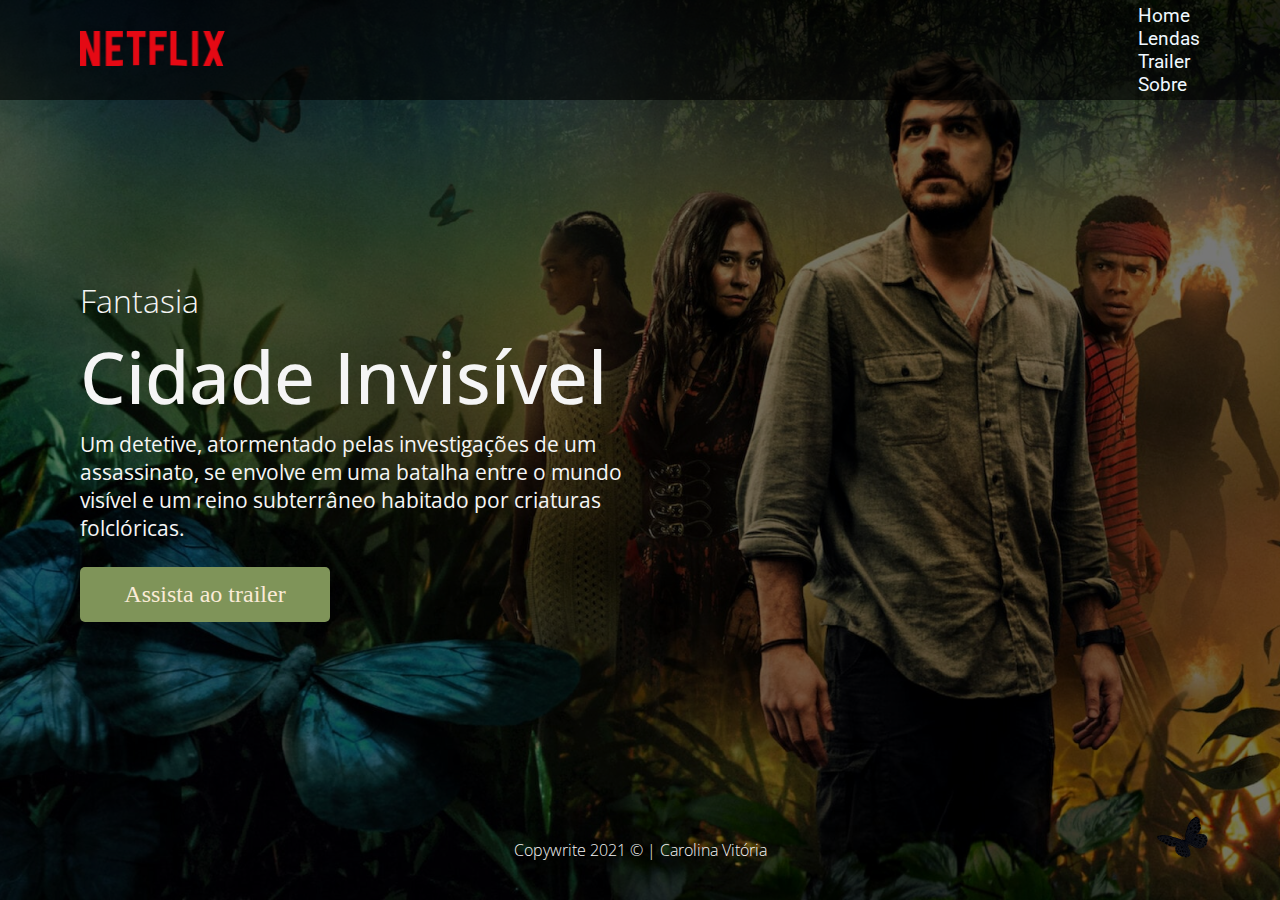
==== index.html @ d20b3ccf "mudando nome para acesso" ====
<!DOCTYPE html>
<html lang="en">
<head>
    <meta charset="UTF-8">
    <meta http-equiv="X-UA-Compatible" content="IE=edge">
    <meta name="viewport" content="width=device-width, initial-scale=1.0">
    <link rel="preconnect" href="https://fonts.googleapis.com" />
    <link rel="preconnect" href="https://fonts.gstatic.com" crossorigin />
    <link rel="preconnect" href="https://fonts.googleapis.com" />
    <link rel="preconnect" href="https://fonts.gstatic.com" crossorigin />
    <link
      href="https://fonts.googleapis.com/css2?family=Open+Sans:ital,wght@0,300;0,400;0,500;0,700;0,800;1,300;1,400&family=Roboto:wght@300&display=swap"
      rel="stylesheet"
    />
    <link rel="stylesheet" href="css/reset.css" />
    <link rel="stylesheet" href="css/style.css" />
    <link rel="stylesheet" href="css/header.css" />
    <link rel="stylesheet" href="css/main.css" />
    <link rel="stylesheet" href="css/footer.css" />
    <link rel="stylesheet" href="css/borboleta.css" />
    <title>Cidade Invisível</title>
</head>
<body>
    <header>
        <a href="https://www.netflix.com/br/" target="_blank" class="logo">
            <img src="img/logoNetflix.png" alt="logo do netflix"></a>
            <nav class="barra-menu">
                <ul>
                    <li><a href="">Home</a></li>
                </ul>
                <ul>
                    <li><a href="">Lendas</a></li>
                </ul>
                <ul>
                    <li><a href="https://www.youtube.com/watch?v=GodwQKNXIYk"
                        target="_blank"">Trailer</a></li>
                </ul>
                <ul>
                    <li><a href="">Sobre</a></li>
                </ul>
            </nav>
    </header>
    <main>
        <h2>Fantasia</h2>
        <h1>Cidade Invisível</h1>
        <p>
            Um detetive, atormentado pelas investigações de um assassinato, se
        envolve em uma batalha entre o mundo visível e um reino subterrâneo
        habitado por criaturas folclóricas.
        </p>
        <a href="https://www.youtube.com/watch?v=GodwQKNXIY" target="_blank">Assista ao trailer</a>
    </main>
    <footer><p>Copywrite 2021 © | Carolina Vitória</p></footer>
    <img src="img/butterfly.gif" class="borboleta" alt=""/>
</body>
</html>
---- css/style.css ----
body {
  width: 100vw;
  height: 100vh;
  background-image: url(../img/background.png);
  background-size: cover;
  background-position: right top;
  background-color: #0008;
  background-blend-mode: darken;
  display: flex;
  flex-direction: column;
}
---- css/header.css ----
header {
    background-color: #0009;
    width: 100%;
    height: 100px;
    display: flex;
    align-items: center;
    justify-content: space-between;
    padding: 0px 80px;
  }
  
  .barra-menu ul {
    text-decoration: none;
    display: flex;
    list-style: none;
    gap: 30px;
  }
  
  .barra-menu a {
    font-family: "Roboto", sans-serif;
    text-decoration: none;
    color: aliceblue;
    font-size: 1.2rem;
    transition: color 0.5s;
  }
  
  .barra-menu a:hover {
    color: #948659;
  }
  
  .logo img {
    height: 35px;
    width: 145px;
  }
---- css/main.css ----
main {
    flex-grow: 1;
    display: flex;
    flex-direction: column;
    justify-content: center;
    padding: 0px 80px;
    gap: 5px;
  }
  
  main h2 {
    font-size: 2rem;
    font-weight: 300;
  }
  
  main h1 {
    font-size: 4.5rem;
    font-weight: 500;
  }
  
  main p {
    width: 600px;
    font-size: 1.3rem;
  }
  
  main a {
    display: flex;
    align-items: center;
    justify-content: center;
    text-decoration: none;
    font-size: 1.5rem;
    width: 250px;
    height: 55px;
    background-color: #7f9459;
    color: antiquewhite;
    border-radius: 5px;
    margin-top: 20px;
    transition: all 0.2s;
  }
  
  main a:hover {
    border: 1px solid #7f9459;
    background-color: black;
  }
  
  h2,
  h1,
  p {
    color: whitesmoke;
    font-family: "Open Sans", sans-serif;
  }
---- css/footer.css ----
footer {
    width: 100%;
    height: 100px;
    display: flex;
    align-items: center;
    justify-content: center;
  }
  
  footer p {
    font-family: "Open Sans", sans-serif;
    font-size: 1rem;
    font-weight: 100;
  }
---- css/borboleta.css ----
.borboleta {
    position: absolute;
    width: 60px;
    top: 90vh;
    left: 90vw;
    filter: brightness(10%);
    animation: voar 20s linear infinite;
  }
  
  @keyframes voar {
    0% {
      transform: translate(0, 0);
    }
    100% {
      transform: translate(-90vw, -90vh);
    }
  }
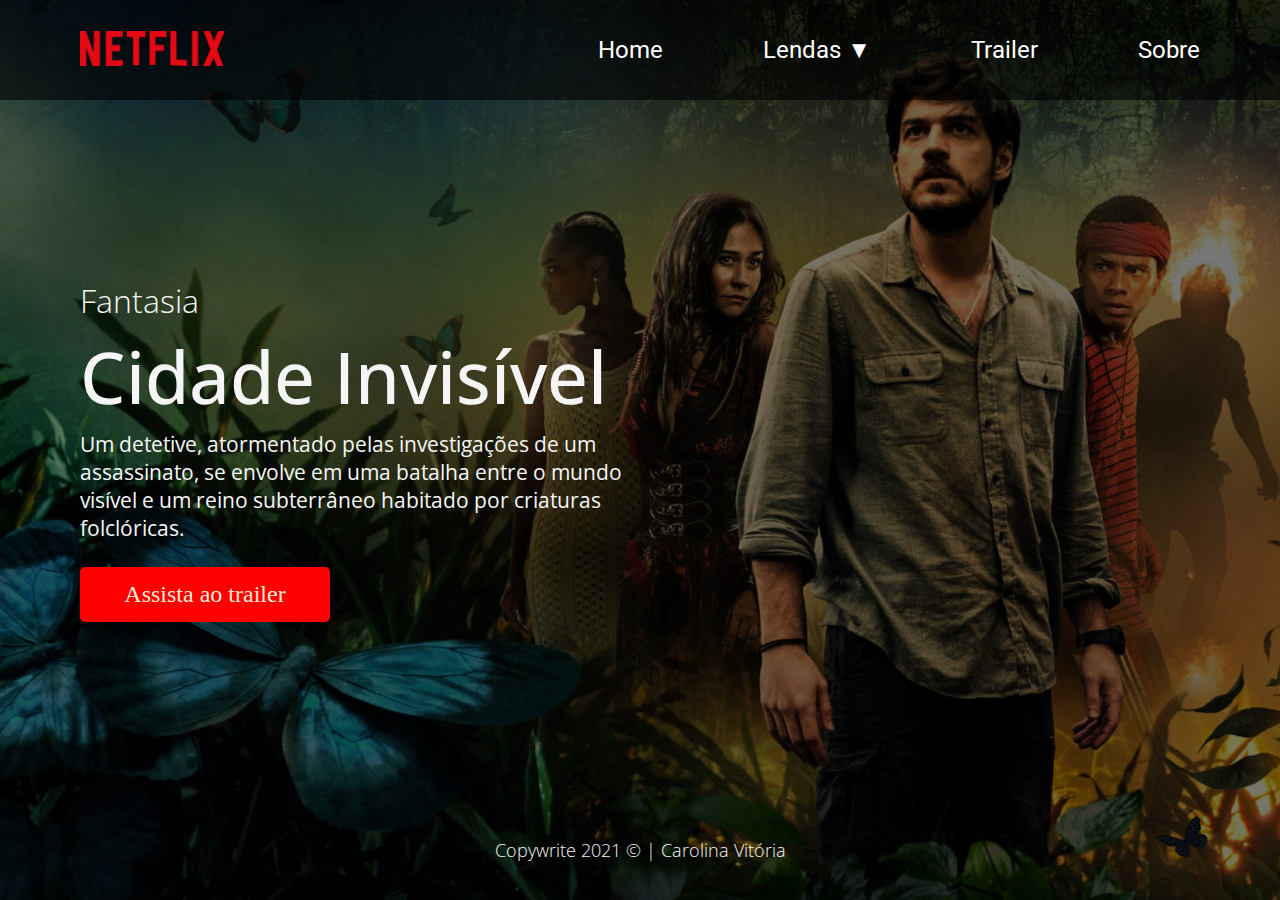
==== commit f40f70de: "algumas alteracoes na nova pagina sobre, mas nada demais. mudanca no background caipira" ====
--- a/index.html
+++ b/index.html
@@ -1,5 +1,5 @@
 <!DOCTYPE html>
-<html lang="en">
+<html lang="pt-BR">
 <head>
     <meta charset="UTF-8">
     <meta http-equiv="X-UA-Compatible" content="IE=edge">
@@ -18,25 +18,28 @@
     <link rel="stylesheet" href="css/main.css" />
     <link rel="stylesheet" href="css/footer.css" />
     <link rel="stylesheet" href="css/borboleta.css" />
+    <link rel="stylesheet" href="css/dropdown-menu.css" />
+
     <title>Cidade Invisível</title>
 </head>
 <body>
     <header>
         <a href="https://www.netflix.com/br/" target="_blank" class="logo">
             <img src="img/logoNetflix.png" alt="logo do netflix"></a>
-            <nav class="barra-menu">
-                <ul>
-                    <li><a href="">Home</a></li>
-                </ul>
-                <ul>
-                    <li><a href="">Lendas</a></li>
-                </ul>
-                <ul>
+            <nav class="menu">
+                <ul class="dropdown-menu">
+                    <li><a href="index.html">Home</a></li>
+                    <li><a href="#">Lendas &#9660;</a>
+                        <ul class="dropdown-submenu">
+                            <li><a href="boto.html">Boto</a></li>
+                            <li><a href="">Cuca</a></li>
+                            <li><a href="curupira.html">Curupira</a></li>
+                            <li><a href="">Saci</a></li>
+                        </ul>
+                    </li>
                     <li><a href="https://www.youtube.com/watch?v=GodwQKNXIYk"
                         target="_blank"">Trailer</a></li>
-                </ul>
-                <ul>
-                    <li><a href="">Sobre</a></li>
+                    <li><a href="sobre.html">Sobre</a></li>
                 </ul>
             </nav>
     </header>
@@ -45,10 +48,10 @@
         <h1>Cidade Invisível</h1>
         <p>
             Um detetive, atormentado pelas investigações de um assassinato, se
-        envolve em uma batalha entre o mundo visível e um reino subterrâneo
-        habitado por criaturas folclóricas.
+            envolve em uma batalha entre o mundo visível e um reino subterrâneo
+            habitado por criaturas folclóricas.
         </p>
-        <a href="https://www.youtube.com/watch?v=GodwQKNXIY" target="_blank">Assista ao trailer</a>
+        <a href="https://www.youtube.com/watch?v=GodwQKNXIYk" target="_blank">Assista ao trailer</a>
     </main>
     <footer><p>Copywrite 2021 © | Carolina Vitória</p></footer>
     <img src="img/butterfly.gif" class="borboleta" alt=""/>
--- a/css/header.css
+++ b/css/header.css
@@ -24,7 +24,7 @@
   }
   
   .barra-menu a:hover {
-    color: #948659;
+    color: #ff0000;
   }
   
   .logo img {
--- a/css/main.css
+++ b/css/main.css
@@ -30,7 +30,7 @@
     font-size: 1.5rem;
     width: 250px;
     height: 55px;
-    background-color: #7f9459;
+    background-color: #ff0000;
     color: antiquewhite;
     border-radius: 5px;
     margin-top: 20px;
@@ -38,7 +38,7 @@
   }
   
   main a:hover {
-    border: 1px solid #7f9459;
+    border: 1px solid #ff0000;
     background-color: black;
   }
   
@@ -47,4 +47,17 @@
   p {
     color: whitesmoke;
     font-family: "Open Sans", sans-serif;
+  }
+
+  .info {
+    width: 480px;
+    height: 60px;
+    display: flex;
+    margin-top: 50px;
+  }
+  
+  .ator {
+    display: flex;
+    justify-content: space-around;
+    align-items: center;
   }--- a/css/footer.css
+++ b/css/footer.css
@@ -4,10 +4,11 @@
     display: flex;
     align-items: center;
     justify-content: center;
+    color: antiquewhite;
   }
   
   footer p {
     font-family: "Open Sans", sans-serif;
-    font-size: 1rem;
+    font-size: 18px;
     font-weight: 100;
   }--- a/css/dropdown-menu.css
+++ b/css/dropdown-menu.css
@@ -0,0 +1,101 @@
+/* .dropdown-menu{
+    display: flex;
+    gap: 1px;
+    font-family: "Roboto", sans-serif;
+}
+
+.dropdown-menu li{
+    width: 150px;
+    height: 50px;
+    list-style: none;
+}
+
+.dropdown-menu a{
+    display: block;
+    width: 100%;
+    height: 100%;
+    color: white;
+    text-decoration: none;
+    display: flex;
+    justify-content: center;
+    align-items: center;
+    font-size: 24px;
+    transition: all .2s linear;
+    list-style: none;
+}
+
+.dropdown-menu > li > a:hover {
+    color: #ff0000;
+}
+
+.dropdown-menu li:hover > .dropdown-submenu {
+    display: block;
+}
+
+.dropdown-submenu{
+    margin-top: 1px;
+    display: none; 
+}
+
+.dropdown-submenu a {
+    background-color: #00000080;
+    width: 100%;
+    display: flex;
+    justify-content: flex-start;
+    font-size: 18px;
+    border-left: 8px solid transparent;
+}
+
+.dropdown-submenu li:hover {
+    background-color: #ff0000;
+
+}  */
+
+.menu > ul {
+    display: flex;
+    list-style: none;
+    gap: 100px;
+}
+
+.menu a {
+    display: flex;
+    align-items: center;
+    color: white;
+    text-decoration: none;
+    font-family: "Roboto", sans-serif;
+    /* transition: color 0.6s; */
+    transition: all .2s linear;
+    font-size: 24px;
+    height: 50px;
+}
+
+.dropdown-menu > li > a:hover {
+    color: #ff0000;
+
+}
+
+.dropdown-menu > li:hover .dropdown-submenu {
+    display: flex;
+}
+
+.dropdown-submenu {
+    position: absolute;
+    display: none;
+    justify-content: center;
+    gap: 1px;
+    flex-direction: column;
+    list-style: none;
+    background-color: #000a;
+    width: 110px;
+    height: 210px;
+    font-size: 18px;
+}
+
+.dropdown-submenu li {
+    padding-left: 10px;
+}
+
+.dropdown-submenu li:hover {
+    background-color: #ff00005d;
+} 
+
